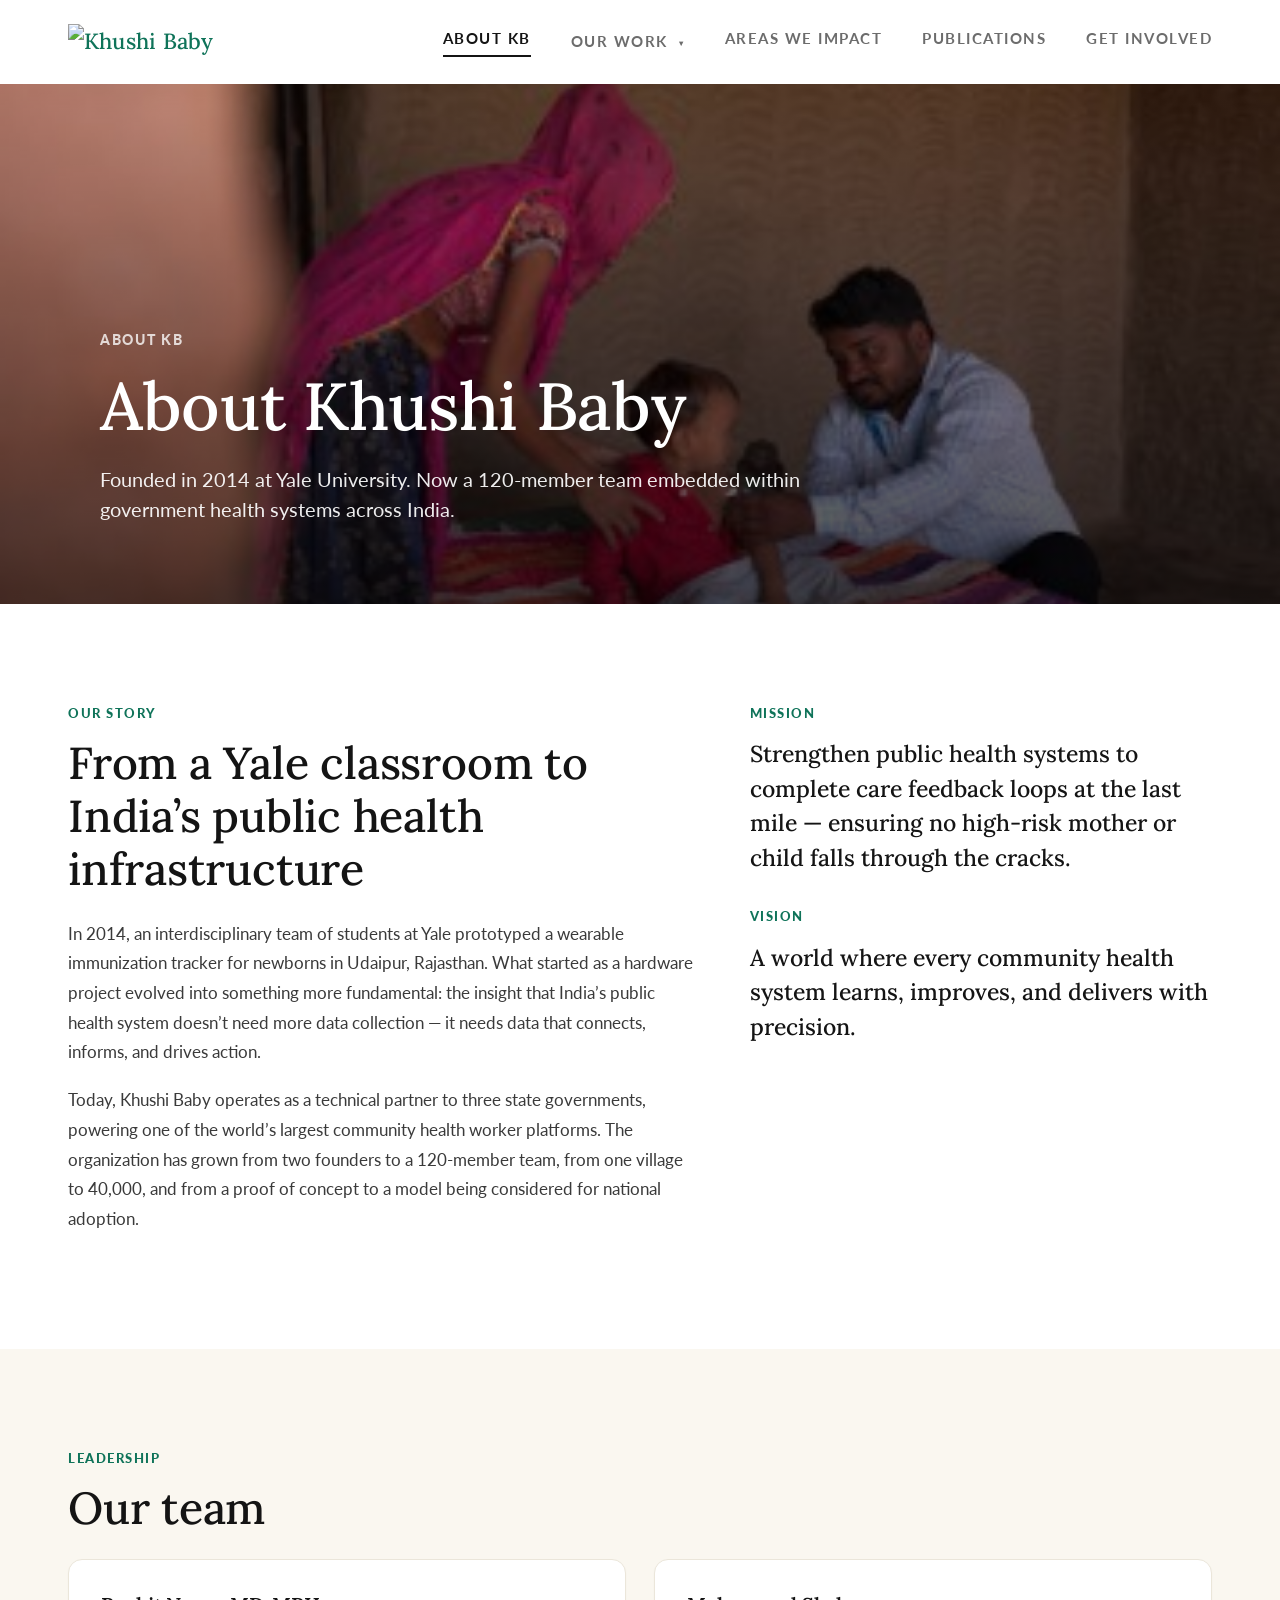
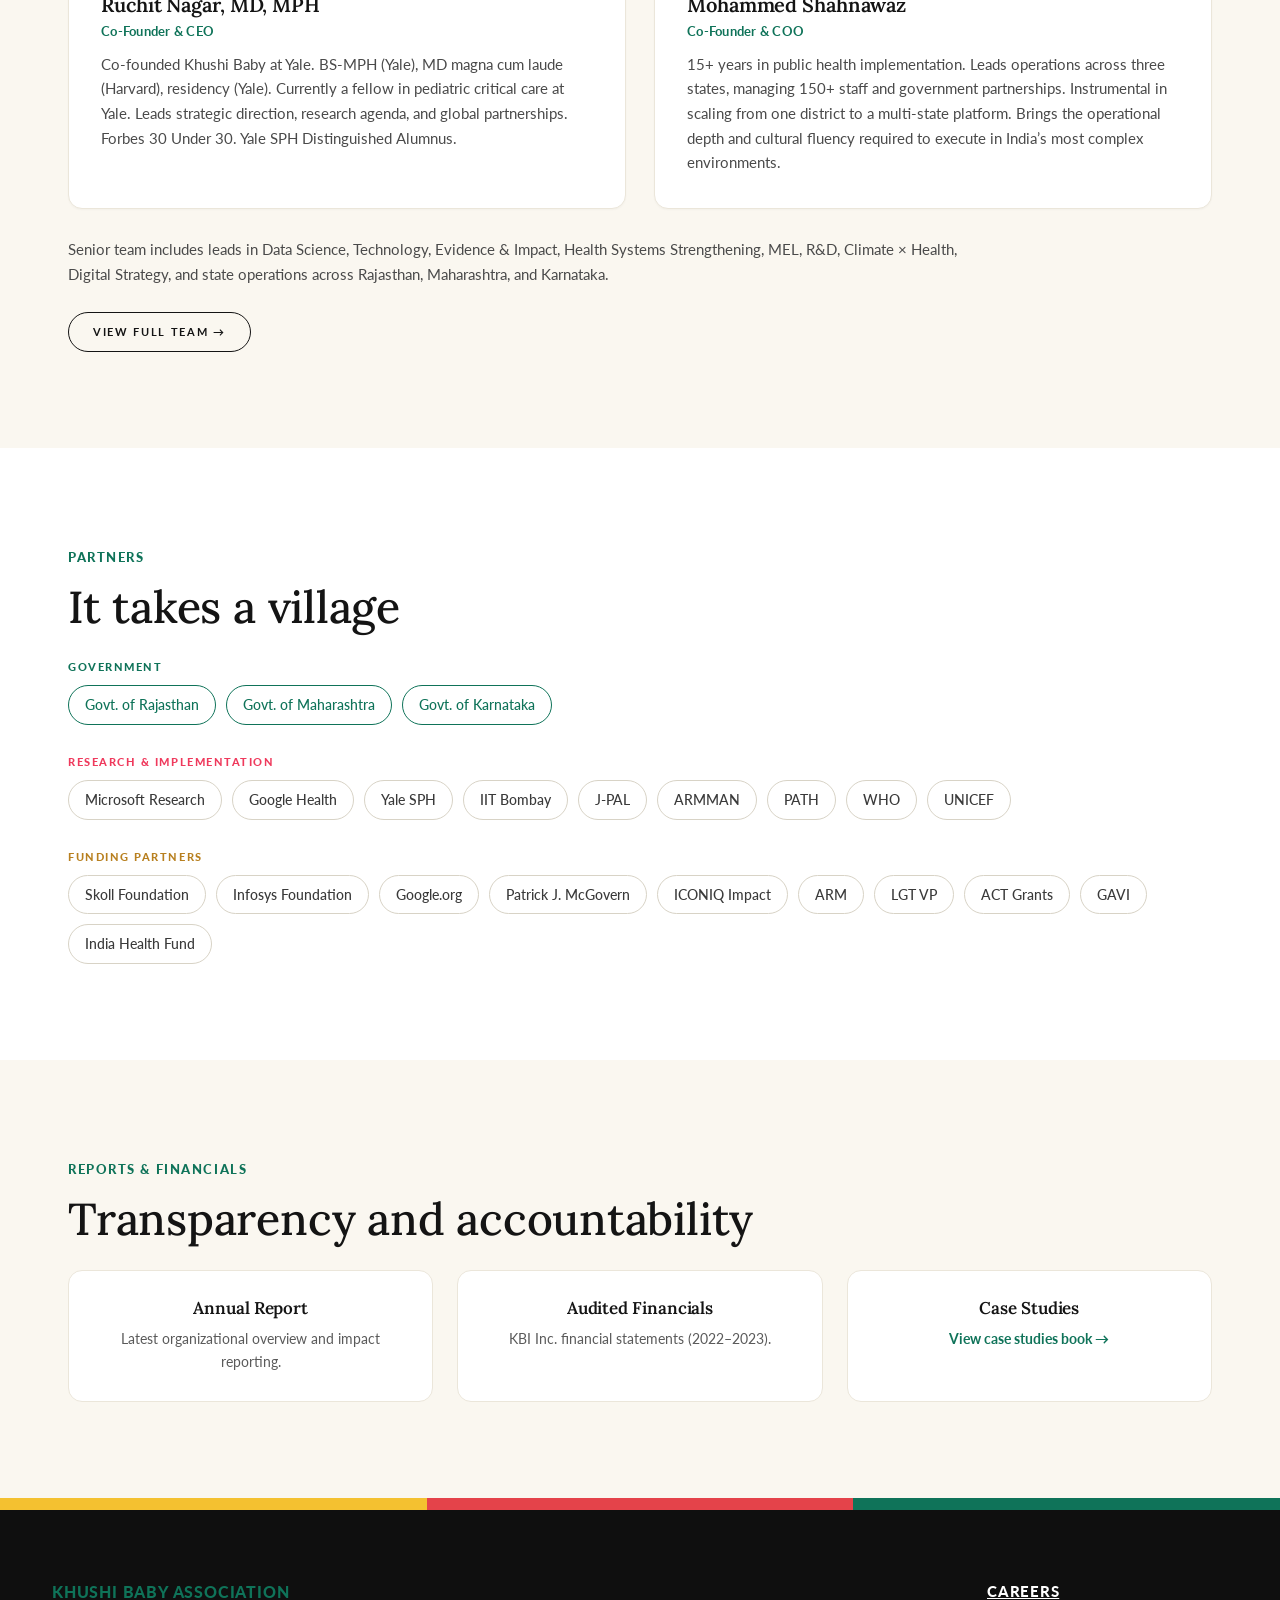
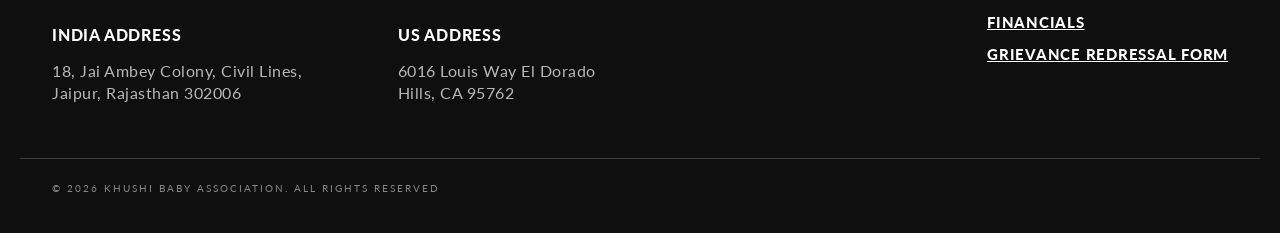
==== about-kb.html @ affad919 "updated dia model Co-Authored-By: Claude Opus 4.7 (1M context) <noreply@anthropic.com>" ====
<!DOCTYPE html>
<html lang="en">
<head>
<meta charset="UTF-8" />
<meta name="viewport" content="width=device-width, initial-scale=1.0" />
<title>Khushi Baby — About KB</title>
<link rel="preconnect" href="https://fonts.googleapis.com">
<link rel="preconnect" href="https://fonts.gstatic.com" crossorigin>
<link href="https://fonts.googleapis.com/css2?family=Lora:wght@400;500;600;700&family=Lato:wght@300;400;700;900&display=swap" rel="stylesheet">
<link rel="stylesheet" href="styles.css">
<style>
  body { background: #ffffff; }

  /* ───────── Hero (image bg, v14-style) ───────── */
  .about-hero { position: relative; overflow: hidden; }
  .about-hero .hero-img {
    width: 100%;
    height: 520px;
    object-fit: cover;
    display: block;
  }
  .about-hero .hero-ov {
    position: absolute;
    inset: 0;
    background: linear-gradient(180deg, rgba(0,0,0,0.25) 0%, rgba(0,0,0,0.70) 100%);
  }
  .about-hero .hero-c {
    position: absolute;
    bottom: 0; left: 0; right: 0;
    padding: 0 80px 80px;
    max-width: var(--max-w);
    margin: 0 auto;
  }
  .about-hero .ey {
    display: inline-block;
    color: rgba(255,255,255,0.78);
    font-family: 'Lato', sans-serif;
    font-size: 14px;
    font-weight: 900;
    letter-spacing: 0.12em;
    text-transform: uppercase;
    margin-bottom: 18px;
  }
  .about-hero h1 {
    color: #fff;
    font-family: 'Lora', serif;
    font-weight: 500;
    font-size: clamp(2.8rem, 5.2vw, 4.2rem);
    line-height: 1.1;
    max-width: 820px;
    margin: 0 0 22px;
  }
  .about-hero .sub {
    color: rgba(255,255,255,0.92);
    font-family: 'Lato', sans-serif;
    font-size: 20px;
    font-weight: 400;
    line-height: 1.5;
    max-width: 760px;
    margin: 0;
  }

  /* ───────── Section shells ───────── */
  .sec-white { background: #ffffff; padding: 96px 0; }
  .sec-light { background: #faf7f0; padding: 96px 0; }
  .sec-inner {
    max-width: var(--max-w);
    margin: 0 auto;
    padding: 0 48px;
  }
  .ey-mark {
    display: inline-block;
    font-family: 'Lato', sans-serif;
    font-size: 13px;
    font-weight: 900;
    letter-spacing: 0.12em;
    text-transform: uppercase;
    color: var(--green);
    margin-bottom: 14px;
  }
  .sec-h2 {
    font-family: 'Lora', serif;
    font-weight: 500;
    font-size: clamp(2rem, 3.6vw, 2.8rem);
    line-height: 1.18;
    color: var(--text-dark);
    margin: 0 0 24px;
  }
  .body-p {
    font-family: 'Lato', sans-serif;
    font-size: 16.5px;
    line-height: 1.8;
    color: #3a3a3a;
    margin: 0 0 18px;
  }

  /* Two-column grid for story/mission */
  .g-2 {
    display: grid;
    grid-template-columns: 1.15fr 0.85fr;
    gap: 56px;
    align-items: start;
  }
  .mission-callout {
    font-family: 'Lora', serif;
    font-size: clamp(1.2rem, 1.8vw, 1.45rem);
    font-weight: 500;
    line-height: 1.5;
    color: var(--text-dark);
    margin: 0 0 28px;
  }

  /* Leadership cards */
  .leader-grid {
    display: grid;
    grid-template-columns: 1fr 1fr;
    gap: 28px;
    margin-top: 12px;
  }
  .leader-card {
    background: #ffffff;
    border: 1px solid #ebe6da;
    border-radius: 14px;
    padding: 32px;
    box-shadow: 0 1px 2px rgba(0,0,0,0.03);
  }
  .leader-card h4 {
    font-family: 'Lora', serif;
    font-weight: 600;
    font-size: 20px;
    line-height: 1.25;
    margin: 0 0 4px;
    color: var(--text-dark);
  }
  .leader-role {
    font-family: 'Lato', sans-serif;
    font-size: 13px;
    font-weight: 700;
    color: var(--green);
    letter-spacing: 0.02em;
    margin: 0 0 12px;
  }
  .leader-bio {
    font-family: 'Lato', sans-serif;
    font-size: 14.5px;
    line-height: 1.7;
    color: #4a4a4a;
    margin: 0;
  }
  .senior-note {
    font-family: 'Lato', sans-serif;
    font-size: 15px;
    line-height: 1.7;
    color: #4a4a4a;
    margin: 28px 0 24px;
    max-width: 900px;
  }

  /* Partners */
  .part-label {
    font-family: 'Lato', sans-serif;
    font-size: 11px;
    font-weight: 900;
    letter-spacing: 0.14em;
    text-transform: uppercase;
    margin: 0 0 10px;
  }
  .part-label.gov { color: var(--green); }
  .part-label.rsrch { color: var(--coral); }
  .part-label.fund { color: #b88020; }
  .parts-row {
    display: flex;
    flex-wrap: wrap;
    gap: 10px;
    margin-bottom: 28px;
  }
  .part-chip {
    display: inline-flex;
    align-items: center;
    padding: 8px 16px;
    border: 1px solid #d8d3c6;
    border-radius: 999px;
    font-family: 'Lato', sans-serif;
    font-size: 14px;
    font-weight: 500;
    color: #3a3a3a;
    background: #ffffff;
    white-space: nowrap;
  }
  .part-chip.gov { border-color: var(--green); color: var(--green); }

  /* Reports */
  .reports-grid {
    display: grid;
    grid-template-columns: repeat(3, 1fr);
    gap: 24px;
    margin-top: 14px;
  }
  .report-card {
    background: #ffffff;
    border: 1px solid #ebe6da;
    border-radius: 14px;
    padding: 28px;
    text-align: center;
  }
  .report-card h4 {
    font-family: 'Lora', serif;
    font-weight: 600;
    font-size: 17px;
    margin: 0 0 10px;
    color: var(--text-dark);
  }
  .report-card p {
    font-family: 'Lato', sans-serif;
    font-size: 14px;
    line-height: 1.6;
    color: #5a5a5a;
    margin: 0;
  }
  .report-card a { color: var(--green); text-decoration: none; font-weight: 700; }
  .report-card a:hover { text-decoration: underline; }

  /* Responsive */
  @media (max-width: 960px) {
    .about-hero .hero-img { height: 420px; }
    .about-hero .hero-c { padding: 0 32px 48px; }
    .sec-white, .sec-light { padding: 64px 0; }
    .sec-inner { padding: 0 28px; }
    .g-2, .leader-grid, .reports-grid { grid-template-columns: 1fr; gap: 28px; }
  }
</style>
</head>
<body>

<!-- NAV -->
<header class="nav">
  <div class="nav-inner">
    <a href="index.html" class="nav-logo"><img src="KB-logo.svg" alt="Khushi Baby"></a>
    <nav class="nav-links">
      <a href="about-kb.html" class="active">ABOUT KB</a>
      <div class="nav-item">
        <a href="index.html">OUR WORK <span class="caret">▾</span></a>
        <div class="nav-dropdown">
          <a href="index.html">Overview</a>
          <a href="operating-system.html">Operating System</a>
          <a href="chip.html">CHIP Platform</a>
          <a href="health-action-centers.html">Health Action Centers</a>
        </div>
      </div>
      <a href="#">AREAS WE IMPACT</a>
      <a href="#">PUBLICATIONS</a>
      <a href="#">GET INVOLVED</a>
    </nav>
  </div>
</header>

<!-- HERO -->
<section class="about-hero">
  <img class="hero-img" src="frame-3/OPERATINGMODEL/navratan_impact.jpg" alt="Khushi Baby team in the field with community health workers">
  <div class="hero-ov"></div>
  <div class="hero-c">
    <span class="ey">About KB</span>
    <h1>About Khushi Baby</h1>
    <p class="sub">Founded in 2014 at Yale University. Now a 120-member team embedded within government health systems across India.</p>
  </div>
</section>

<!-- STORY + MISSION / VISION -->
<section class="sec-white" id="story">
  <div class="sec-inner">
    <div class="g-2">
      <div>
        <span class="ey-mark">Our Story</span>
        <h2 class="sec-h2">From a Yale classroom to India&rsquo;s public health infrastructure</h2>
        <p class="body-p">In 2014, an interdisciplinary team of students at Yale prototyped a wearable immunization tracker for newborns in Udaipur, Rajasthan. What started as a hardware project evolved into something more fundamental: the insight that India&rsquo;s public health system doesn&rsquo;t need more data collection &mdash; it needs data that connects, informs, and drives action.</p>
        <p class="body-p">Today, Khushi Baby operates as a technical partner to three state governments, powering one of the world&rsquo;s largest community health worker platforms. The organization has grown from two founders to a 120-member team, from one village to 40,000, and from a proof of concept to a model being considered for national adoption.</p>
      </div>
      <div>
        <span class="ey-mark">Mission</span>
        <p class="mission-callout">Strengthen public health systems to complete care feedback loops at the last mile &mdash; ensuring no high-risk mother or child falls through the cracks.</p>
        <span class="ey-mark">Vision</span>
        <p class="mission-callout" style="margin-bottom:0">A world where every community health system learns, improves, and delivers with precision.</p>
      </div>
    </div>
  </div>
</section>

<!-- LEADERSHIP -->
<section class="sec-light" id="team">
  <div class="sec-inner">
    <span class="ey-mark">Leadership</span>
    <h2 class="sec-h2">Our team</h2>
    <div class="leader-grid">
      <div class="leader-card">
        <h4>Ruchit Nagar, MD, MPH</h4>
        <p class="leader-role">Co-Founder &amp; CEO</p>
        <p class="leader-bio">Co-founded Khushi Baby at Yale. BS-MPH (Yale), MD magna cum laude (Harvard), residency (Yale). Currently a fellow in pediatric critical care at Yale. Leads strategic direction, research agenda, and global partnerships. Forbes 30 Under 30. Yale SPH Distinguished Alumnus.</p>
      </div>
      <div class="leader-card">
        <h4>Mohammed Shahnawaz</h4>
        <p class="leader-role">Co-Founder &amp; COO</p>
        <p class="leader-bio">15+ years in public health implementation. Leads operations across three states, managing 150+ staff and government partnerships. Instrumental in scaling from one district to a multi-state platform. Brings the operational depth and cultural fluency required to execute in India&rsquo;s most complex environments.</p>
      </div>
    </div>
    <p class="senior-note">Senior team includes leads in Data Science, Technology, Evidence &amp; Impact, Health Systems Strengthening, MEL, R&amp;D, Climate &times; Health, Digital Strategy, and state operations across Rajasthan, Maharashtra, and Karnataka.</p>
    <a class="btn" href="https://www.khushibaby.org/our-team" target="_blank" rel="noopener">View full team &rarr;</a>
  </div>
</section>

<!-- PARTNERS -->
<section class="sec-white" id="partners">
  <div class="sec-inner">
    <span class="ey-mark">Partners</span>
    <h2 class="sec-h2">It takes a village</h2>

    <p class="part-label gov">Government</p>
    <div class="parts-row">
      <span class="part-chip gov">Govt. of Rajasthan</span>
      <span class="part-chip gov">Govt. of Maharashtra</span>
      <span class="part-chip gov">Govt. of Karnataka</span>
    </div>

    <p class="part-label rsrch">Research &amp; Implementation</p>
    <div class="parts-row">
      <span class="part-chip">Microsoft Research</span>
      <span class="part-chip">Google Health</span>
      <span class="part-chip">Yale SPH</span>
      <span class="part-chip">IIT Bombay</span>
      <span class="part-chip">J-PAL</span>
      <span class="part-chip">ARMMAN</span>
      <span class="part-chip">PATH</span>
      <span class="part-chip">WHO</span>
      <span class="part-chip">UNICEF</span>
    </div>

    <p class="part-label fund">Funding Partners</p>
    <div class="parts-row" style="margin-bottom:0">
      <span class="part-chip">Skoll Foundation</span>
      <span class="part-chip">Infosys Foundation</span>
      <span class="part-chip">Google.org</span>
      <span class="part-chip">Patrick J. McGovern</span>
      <span class="part-chip">ICONIQ Impact</span>
      <span class="part-chip">ARM</span>
      <span class="part-chip">LGT VP</span>
      <span class="part-chip">ACT Grants</span>
      <span class="part-chip">GAVI</span>
      <span class="part-chip">India Health Fund</span>
    </div>
  </div>
</section>

<!-- REPORTS -->
<section class="sec-light" id="reports">
  <div class="sec-inner">
    <span class="ey-mark">Reports &amp; Financials</span>
    <h2 class="sec-h2">Transparency and accountability</h2>
    <div class="reports-grid">
      <div class="report-card">
        <h4>Annual Report</h4>
        <p>Latest organizational overview and impact reporting.</p>
      </div>
      <div class="report-card">
        <h4>Audited Financials</h4>
        <p>KBI Inc. financial statements (2022&ndash;2023).</p>
      </div>
      <div class="report-card">
        <h4>Case Studies</h4>
        <p><a href="https://drive.google.com/file/d/1ckpSEY4D0R6nc69LdXcsxW1aYLSzscUo/view" target="_blank" rel="noopener">View case studies book &rarr;</a></p>
      </div>
    </div>
  </div>
</section>

<div class="brand-stripe">
  <span class="s-yellow"></span><span class="s-red"></span><span class="s-green"></span>
</div>

<footer class="footer">
  <div class="footer-inner">
    <div>
      <h5 class="footer-org" data-bind="footer.org"></h5>
      <div class="f-address-row">
        <div class="f-address">
          <h5 class="footer-label">INDIA ADDRESS</h5>
          <p data-bind="footer.india"></p>
        </div>
        <div class="f-address">
          <h5 class="footer-label">US ADDRESS</h5>
          <p data-bind="footer.us"></p>
        </div>
      </div>
    </div>
    <div class="f-links" data-repeat="footer.links">
      <a data-template href="" data-bind-href="href" data-bind="label"></a>
    </div>
  </div>
  <div class="footer-bottom" data-bind="footer.copy"></div>
</footer>

<script src="render.js"></script>
</body>
</html>
---- styles.css ----
/* ========================================================================
   Khushi Baby — shared styles
   ======================================================================== */

:root {
  --bg-cream:       #f5efe3;
  --bg-light:       #fbf7ef;
  --bg-soft:        #efe8d9;
  --text-dark:      #141414;
  --text-body:      #333333;
  --text-muted:     #6c6c6c;
  --green:          #0f7359;
  --green-dia:      #038C73;
  --green-deep:     #0a5a45;
  --green-dark:     #083d30;
  --coral:          #ef3a5d;
  --coral-soft:     #e25573;
  --yellow:         #f4c130;
  --yellow-soft:    #f6cd4c;
  --black:          #0f0f0f;
  --stripe-red:     #e4434a;
  --stripe-yellow:  #f4c130;
  --stripe-green:   #0f7359;
  --border:         #e3ddd1;
  --card:           #ffffff;
  --max-w:          1240px;
}

* { box-sizing: border-box; }

html, body {
  margin: 0;
  padding: 0;
  background: var(--bg-cream);
  color: var(--text-body);
  font-family: 'Lato', -apple-system, BlinkMacSystemFont, 'Segoe UI', Roboto, sans-serif;
  font-size: 16px;
  line-height: 1.55;
  -webkit-font-smoothing: antialiased;
  -moz-osx-font-smoothing: grayscale;
}

img, svg { max-width: 100%; display: block; }
a { color: inherit; text-decoration: none; }

h1, h2, h3, h4 {
  font-family: 'Lora', 'Cardo', Georgia, serif;
  color: var(--text-dark);
  margin: 0;
  letter-spacing: -0.005em;
  line-height: 1.12;
  font-weight: 500;
}
/* Responsive type scale aligned with v14 design system */
h1 { font-size: clamp(2.4rem, 4.8vw, 3.75rem); }   /* ~38–60px */
h2 { font-size: clamp(1.75rem, 3.4vw, 2.6rem); }   /* ~28–42px */
h3 { font-size: clamp(1.3rem, 2.1vw, 1.65rem); }   /* ~21–26px */
h4 { font-size: clamp(1.05rem, 1.4vw, 1.15rem); }  /* ~17–18px */

p { margin: 0 0 1em 0; }

.container {
  max-width: var(--max-w);
  margin: 0 auto;
  padding: 0 32px;
}

.eyebrow {
  font-family: 'Lato', sans-serif;
  font-size: 11px;
  letter-spacing: 0.18em;
  text-transform: uppercase;
  color: var(--green);
  font-weight: 700;
  margin-bottom: 14px;
  display: block;
}

/* ---------- Nav ---------- */
.nav {
  position: relative;
  z-index: 10;
  padding: 24px 0;
  background: #ffffff;
  color: var(--text-dark);
}
.nav-inner {
  max-width: var(--max-w);
  margin: 0 auto;
  padding: 0 48px;
  display: flex;
  align-items: center;
  justify-content: space-between;
}
.nav-logo {
  font-family: 'Lora', serif;
  font-size: 22px;
  color: var(--green);
  font-weight: 500;
  letter-spacing: 0.01em;
}
.nav-logo img { display: inline-block; height: 36px; width: auto; }
.nav-links {
  display: flex;
  gap: 40px;
  align-items: center;
  font-family: 'Lato', sans-serif;
  font-size: 15px;
  letter-spacing: 0.1em;
  text-transform: uppercase;
  font-weight: 700;
}
.nav-links a {
  color: var(--text-muted);
  transition: color .2s;
  position: relative;
  padding-bottom: 6px;
}
.nav-links a:hover { color: var(--text-dark); }
.nav-links a.active {
  color: var(--text-dark);
}
.nav-links a.active::after {
  content: '';
  position: absolute;
  left: 0; right: 0; bottom: 0;
  height: 1.5px;
  background: var(--text-dark);
}

/* ---------- Nav dropdown ---------- */
.nav-item { position: relative; }
.nav-item > a .caret {
  display: inline-block;
  margin-left: 6px;
  font-size: 8px;
  transform: translateY(-1px);
}
.nav-dropdown {
  position: absolute;
  top: calc(100% + 10px);
  left: -20px;
  min-width: 240px;
  background: #fff;
  border: 1px solid var(--border);
  border-radius: 4px;
  padding: 10px 0;
  box-shadow: 0 12px 32px rgba(0,0,0,0.1);
  opacity: 0;
  visibility: hidden;
  transform: translateY(6px);
  transition: opacity .18s ease, transform .18s ease, visibility .18s;
  z-index: 30;
}
.nav-item:hover .nav-dropdown,
.nav-item:focus-within .nav-dropdown {
  opacity: 1;
  visibility: visible;
  transform: translateY(0);
}
.nav-dropdown a {
  display: block;
  padding: 10px 22px;
  font-size: 11px;
  letter-spacing: 0.14em;
  text-transform: uppercase;
  font-weight: 600;
  color: var(--text-muted);
  transition: background .18s, color .18s;
}
.nav-dropdown a:hover { background: var(--bg-cream); color: var(--text-dark); }
.nav-dropdown a.active { color: var(--text-dark); }

/* ---------- Button ---------- */
.btn {
  display: inline-block;
  padding: 11px 24px;
  border-radius: 999px;
  font-size: 10.5px;
  letter-spacing: 0.16em;
  text-transform: uppercase;
  font-weight: 700;
  border: 1.5px solid var(--text-dark);
  background: transparent;
  color: var(--text-dark);
  cursor: pointer;
  transition: .2s all;
}
.btn:hover { background: var(--text-dark); color: #fff; }
.btn-light { border-color: #fff; color: #fff; }
.btn-light:hover { background: #fff; color: var(--text-dark); }
.btn-green { background: var(--green); color: #fff; border-color: var(--green); }
.btn-green:hover { background: var(--green-deep); border-color: var(--green-deep); }

/* ---------- Brand stripe (red / yellow / green) ---------- */
.brand-stripe {
  display: flex;
  height: 12px;
  width: 100%;
}
.brand-stripe span { flex: 1; }
.brand-stripe .s-red    { background: var(--stripe-red); }
.brand-stripe .s-yellow { background: var(--stripe-yellow); }
.brand-stripe .s-green  { background: var(--stripe-green); }
.brand-stripe.thin { height: 6px; }

/* ---------- Footer ---------- */
.footer {
  background: var(--black);
  color: #ffffff;
  padding: 72px 0 36px;
  font-size: 12.5px;
  letter-spacing: 0.04em;
}
.footer-inner {
  max-width: var(--max-w);
  margin: 0 auto;
  padding: 0 32px;
  display: grid;
  grid-template-columns: 1fr 1fr;
  gap: 56px;
}
.footer-org {
  font-family: 'Lato', sans-serif;
  font-weight: 900;
  font-size: 16px;
  line-height: 1.3;
  letter-spacing: 0.05em;
  text-transform: uppercase;
  color: var(--green);
  margin: 0 0 14px;
}
.footer-label {
  font-family: 'Lato', sans-serif;
  font-weight: 900;
  font-size: 16px;
  line-height: 1.3;
  letter-spacing: 0.05em;
  text-transform: uppercase;
  color: #ffffff;
  margin: 0 0 14px;
}
.f-address-row {
  display: flex;
  flex-wrap: nowrap;
  gap: 48px;
  margin-top: 22px;
}
.footer .f-address { color: rgba(255,255,255,0.7); line-height: 1.4; font-size: 16px; font-family: 'Lato', sans-serif; font-weight: 400; }
.footer .f-address p { margin: 0 0 6px; }
.footer .f-links {
  text-align: left;
  justify-self: end;
}
.footer .f-links a {
  display: block;
  text-transform: uppercase;
  letter-spacing: 0.05em;
  font-size: 15px;
  line-height: 1.3;
  margin-bottom: 12px;
  color: #ffffff;
  font-weight: 900;
  font-family: 'Lato', sans-serif;
  text-decoration: underline;
}
.footer-bottom {
  max-width: var(--max-w);
  margin: 48px auto 0;
  padding: 22px 32px 0;
  border-top: 1px solid rgba(255,255,255,0.2);
  font-size: 10px;
  letter-spacing: 0.2em;
  text-transform: uppercase;
  color: rgba(255,255,255,0.5);
}

/* ---------- Section spacing ---------- */
section { position: relative; }

/* ---------- Stat chips (hero) ---------- */
.stat-row {
  display: flex;
  gap: 14px;
  justify-content: center;
  flex-wrap: wrap;
}
.stat-chip {
  background: #fff;
  border-radius: 6px;
  padding: 20px 28px 18px;
  min-width: 200px;
  text-align: center;
  box-shadow: 0 4px 20px rgba(0,0,0,0.1);
}
.stat-chip .num {
  display: block;
  font-family: 'Lato', sans-serif;
  color: var(--green);
  font-size: 25px;
  font-weight: 700;
  letter-spacing: 0;
  line-height: 1.1;
}
.stat-chip .lbl {
  font-family: 'Lato', sans-serif;
  font-size: 15px;
  letter-spacing: 0.14em;
  text-transform: uppercase;
  color: var(--green);
  margin-top: 8px;
  display: block;
  font-weight: 600;
  line-height: 1.35;
}

/* ---------- Card ---------- */
.card {
  background: #fff;
  border-radius: 6px;
  padding: 40px;
  box-shadow: 0 2px 10px rgba(0,0,0,0.04);
}

/* ---------- Utility ---------- */
.text-center { text-align: center; }
.green-text  { color: var(--green); }
.coral-text  { color: var(--coral); }
.mt-0 { margin-top: 0; }
.muted { color: var(--text-muted); }

/* ---------- Responsive ---------- */
@media (max-width: 900px) {
  .nav-links { display: none; }
  .footer-inner { grid-template-columns: 1fr; gap: 32px; }
}
@media (max-width: 600px) {
  body { font-size: 15px; }
}
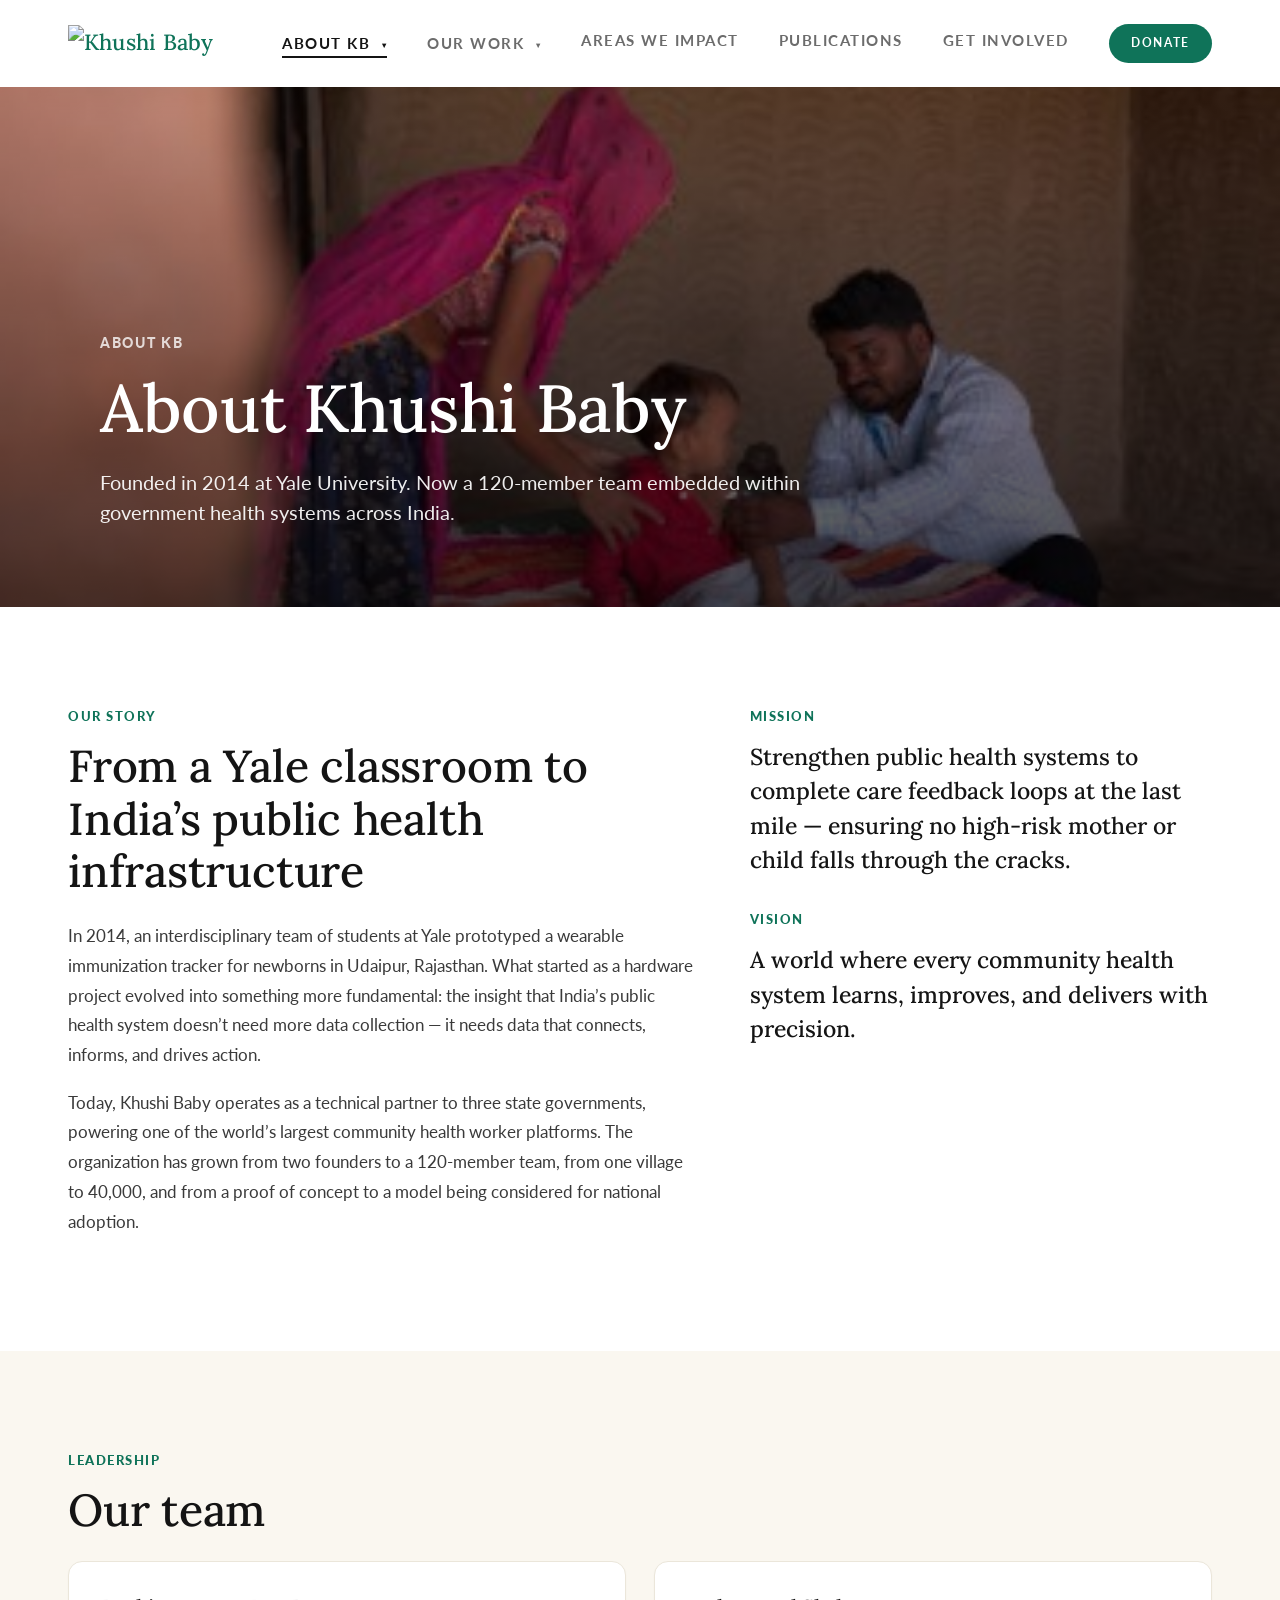
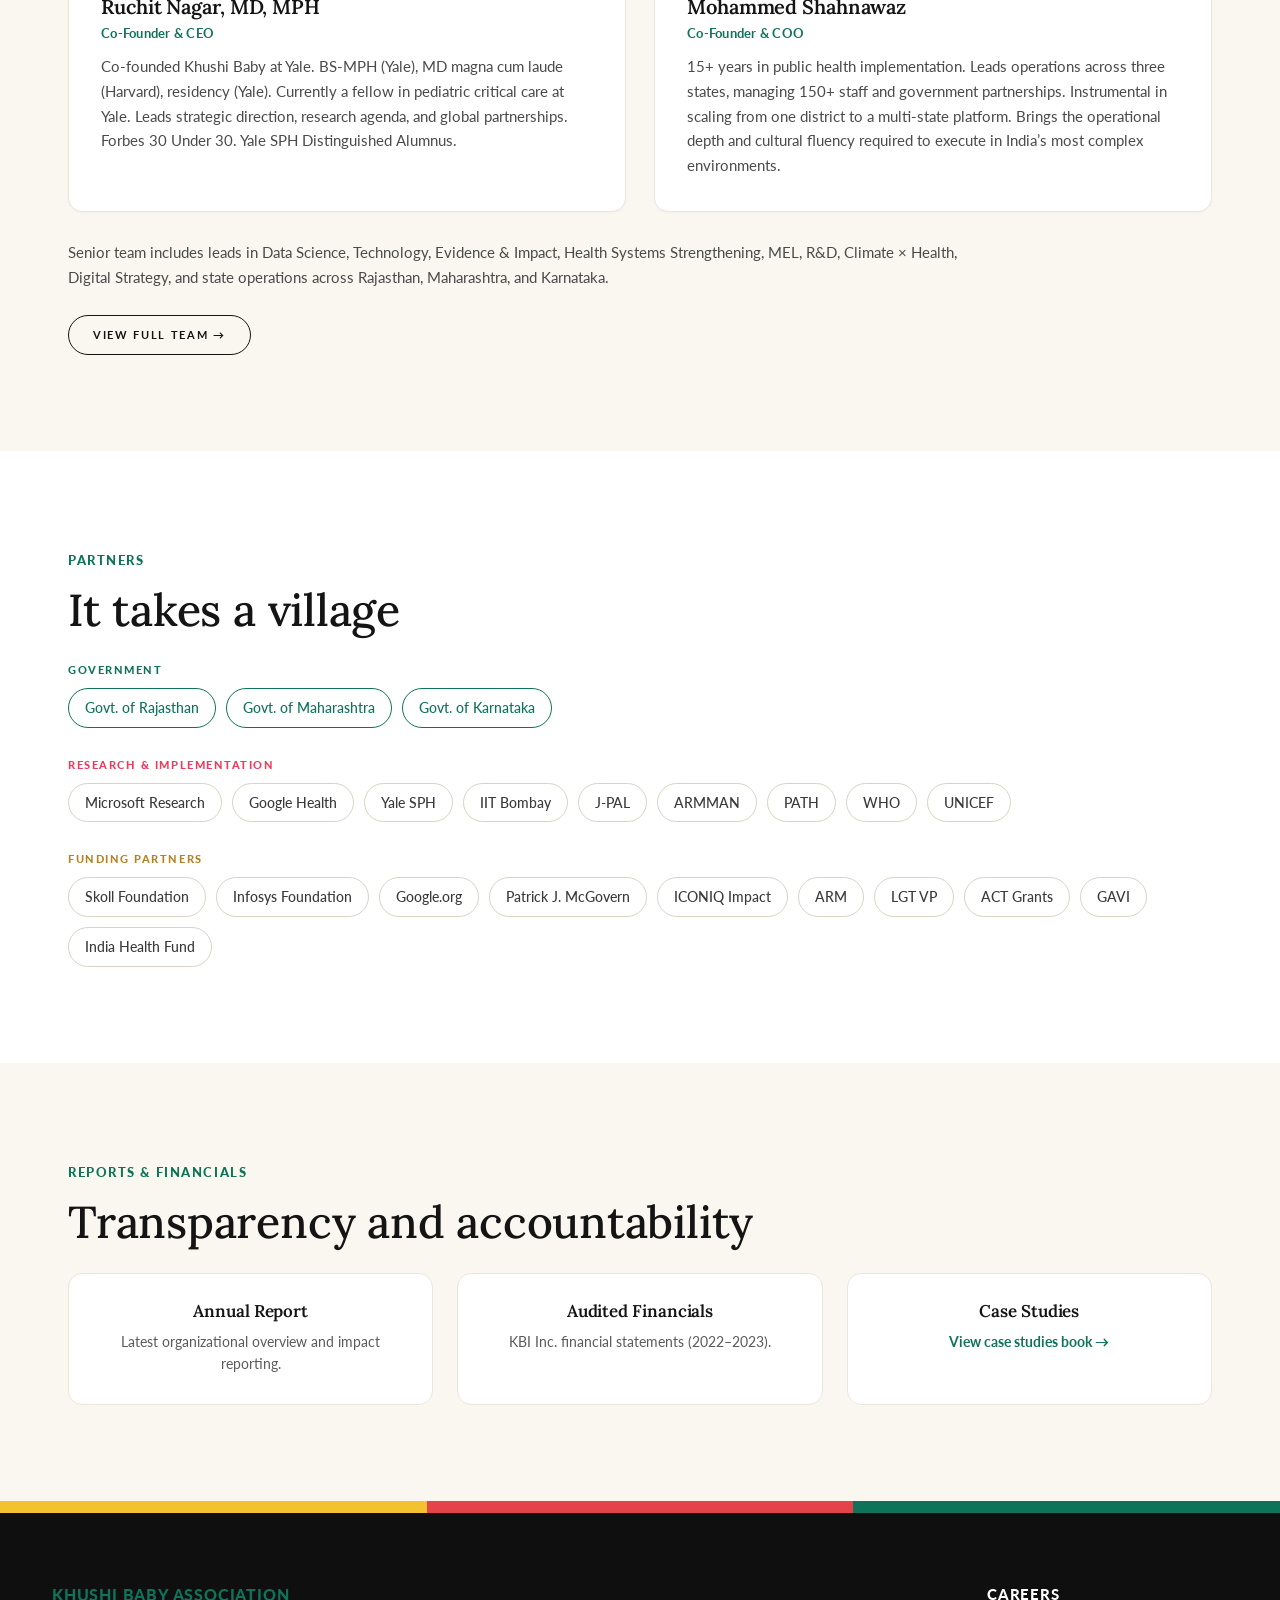
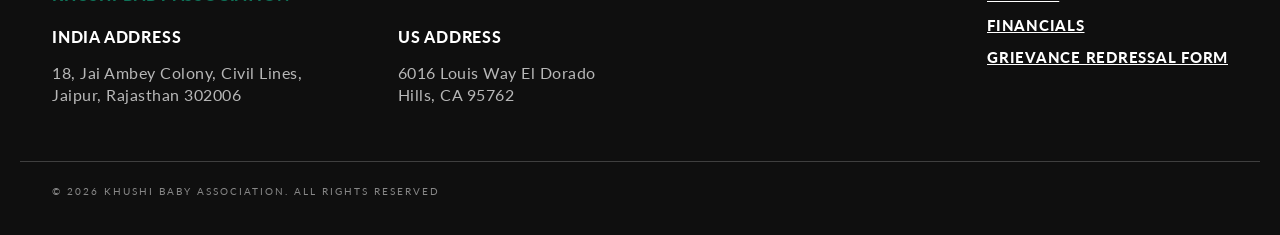
==== commit e06bbb95: "add get-involved page and remaining assets Co-Authored-By: Claude Opus 4.7 (1M context) <noreply@ant" ====
--- a/about-kb.html
+++ b/about-kb.html
@@ -237,7 +237,15 @@
   <div class="nav-inner">
     <a href="index.html" class="nav-logo"><img src="KB-logo.svg" alt="Khushi Baby"></a>
     <nav class="nav-links">
-      <a href="about-kb.html" class="active">ABOUT KB</a>
+      <div class="nav-item">
+        <a href="about-kb.html" class="active">ABOUT KB <span class="caret">▾</span></a>
+        <div class="nav-dropdown">
+          <a href="about-kb.html#story" class="active">Our Story</a>
+          <a href="about-kb.html#team">Our Team</a>
+          <a href="about-kb.html#partners">Partners</a>
+          <a href="https://www.khushibaby.org/homepages/finance-and-reports" target="_blank" rel="noopener">Finance &amp; Reports</a>
+        </div>
+      </div>
       <div class="nav-item">
         <a href="index.html">OUR WORK <span class="caret">▾</span></a>
         <div class="nav-dropdown">
@@ -249,7 +257,8 @@
       </div>
       <a href="#">AREAS WE IMPACT</a>
       <a href="#">PUBLICATIONS</a>
-      <a href="#">GET INVOLVED</a>
+      <a href="get-involved.html">GET INVOLVED</a>
+      <a class="nav-donate" href="https://www.khushibaby.org/ui-elements/donate-page" target="_blank" rel="noopener">DONATE</a>
     </nav>
   </div>
 </header>
@@ -303,7 +312,7 @@
       </div>
     </div>
     <p class="senior-note">Senior team includes leads in Data Science, Technology, Evidence &amp; Impact, Health Systems Strengthening, MEL, R&amp;D, Climate &times; Health, Digital Strategy, and state operations across Rajasthan, Maharashtra, and Karnataka.</p>
-    <a class="btn" href="https://www.khushibaby.org/our-team" target="_blank" rel="noopener">View full team &rarr;</a>
+    <a class="btn" href="https://www.khushibaby.org/homepages/team-1-html" target="_blank" rel="noopener">View full team &rarr;</a>
   </div>
 </section>
 
--- a/styles.css
+++ b/styles.css
@@ -128,6 +128,26 @@
   background: var(--text-dark);
 }
 
+/* ---------- Nav donate pill (v13-style) ---------- */
+.nav-links a.nav-donate {
+  background: var(--green);
+  color: #ffffff !important;
+  border: none;
+  padding: 10px 22px;
+  border-radius: 999px;
+  font-size: 12px;
+  letter-spacing: 0.14em;
+  font-weight: 700;
+  transition: background-color .2s ease, color .2s ease, transform .2s ease;
+  padding-bottom: 10px; /* override default 6px so underline alignment looks pill-shaped */
+}
+.nav-links a.nav-donate:hover {
+  background: var(--green-deep);
+  color: #ffffff !important;
+}
+.nav-links a.nav-donate.active::after,
+.nav-links a.nav-donate::after { display: none; }
+
 /* ---------- Nav dropdown ---------- */
 .nav-item { position: relative; }
 .nav-item > a .caret {
